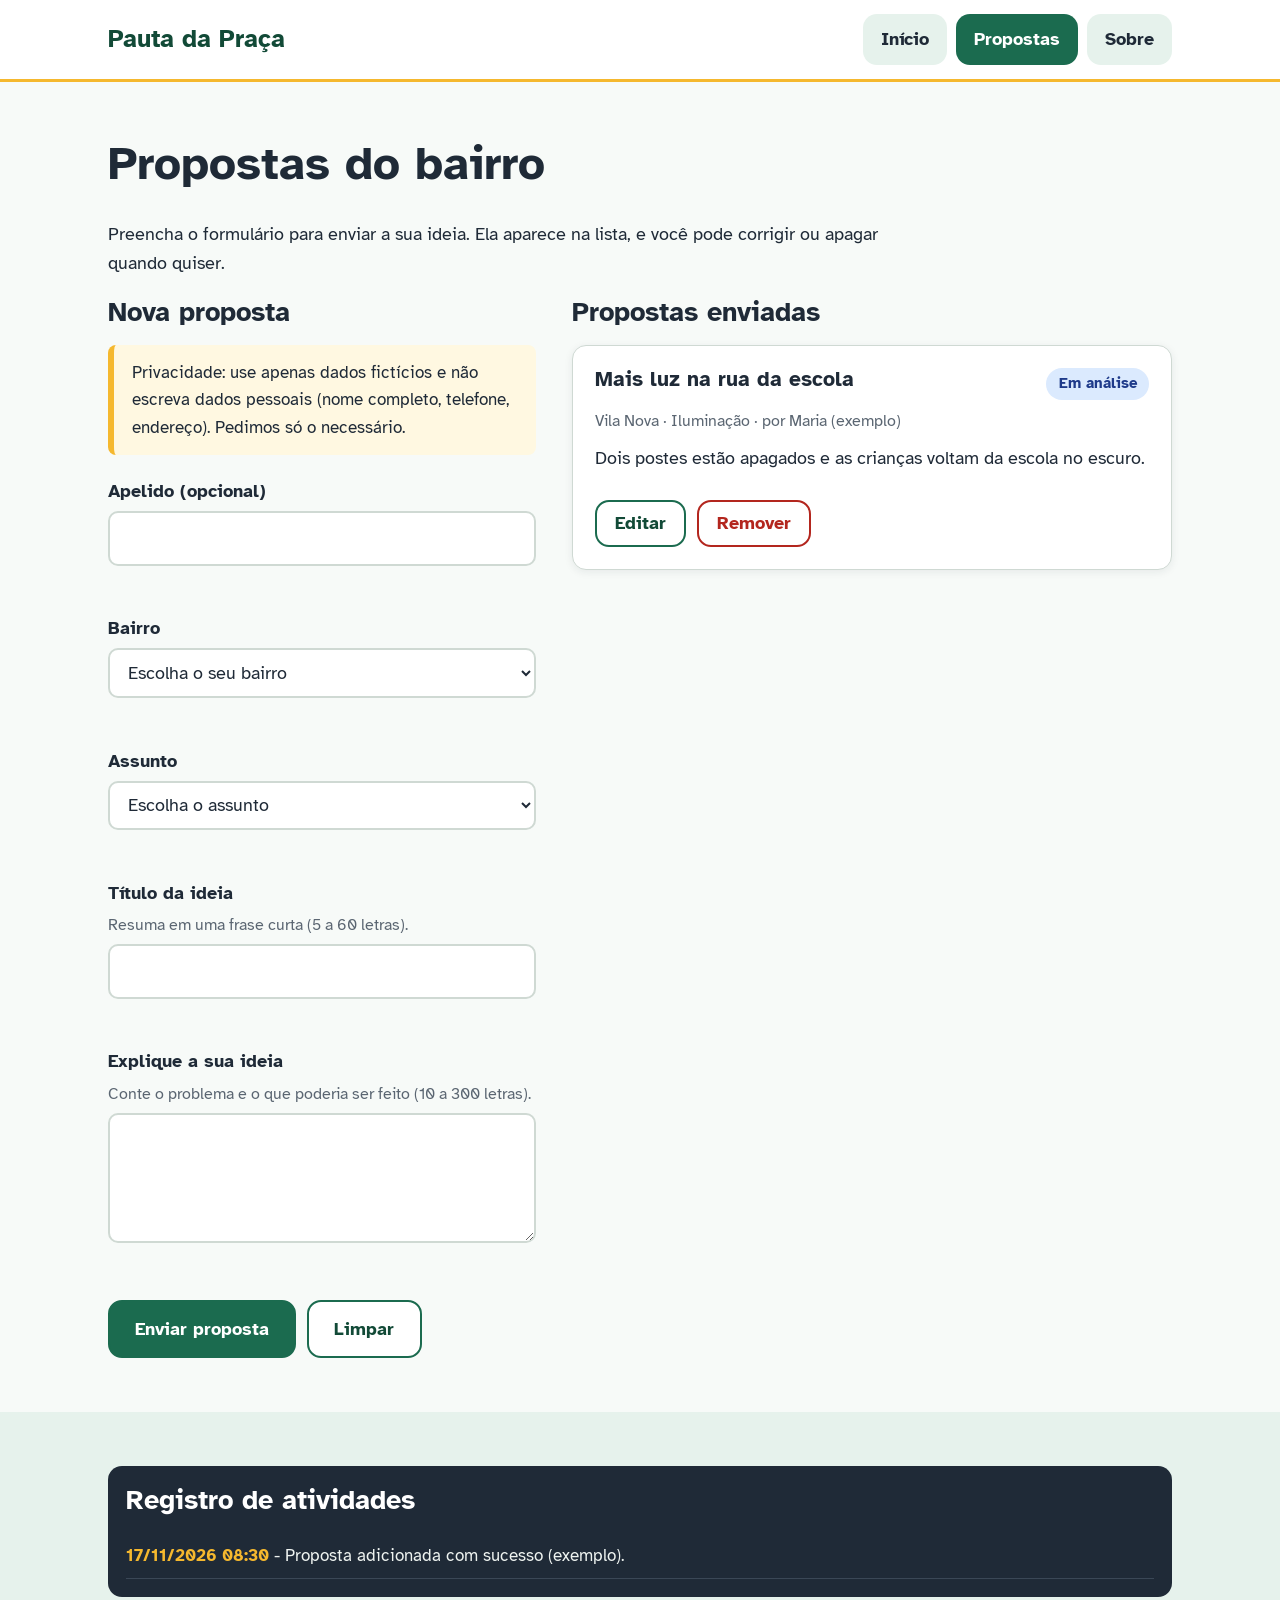
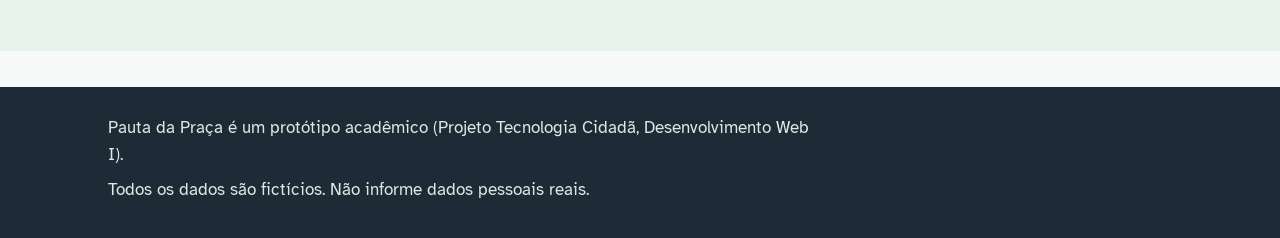
==== pages/propostas.html @ 6e9cc6f3 "add: adicionando e atualizando áginas" ====
<!DOCTYPE html>
<html lang="pt-BR">

<head>
    <meta charset="UTF-8">
    <meta name="viewport" content="width=device-width, initial-scale=1">
    <title>Propostas | Pauta da Praça</title>
    <meta name="description" content="Proponha ideias para o seu bairro e acompanhe o que acontece com elas.">
    <link rel="preconnect" href="https://fonts.googleapis.com">
    <link rel="preconnect" href="https://fonts.gstatic.com" crossorigin>
    <link href="https://fonts.googleapis.com/css2?family=Atkinson+Hyperlegible:wght@400;700&display=swap"
        rel="stylesheet">
    <link rel="stylesheet" href="../css/global.css">
</head>

<body>
    <a class="pular" href="#conteudo">Pular para o conteúdo</a>

    <header class="cabecalho">
        <div class="container">
            <a class="marca" href="../index.html">Pauta da Praça</a>
            <nav class="menu" aria-label="Menu principal">
                <a href="../index.html">Início</a>
                <a href="propostas.html" aria-current="page">Propostas</a>
                <a href="sobre.html">Sobre</a>
            </nav>
        </div>
    </header>

    <main id="conteudo">
        <section class="secao" aria-labelledby="titulo-propostas">
            <div class="container">
                <h1 id="titulo-propostas">Propostas do bairro</h1>
                <p>Preencha o formulário para enviar a sua ideia. Ela aparece na lista, e você pode corrigir ou apagar
                    quando quiser.</p>

                <div class="duas-colunas">
                    <!-- Formulário -->
                    <section aria-labelledby="titulo-form">
                        <h2 id="titulo-form">Nova proposta</h2>
                        <div id="mensagem-geral" class="mensagem" role="status" aria-live="polite" hidden></div>

                        <form id="form-proposta" novalidate>
                            <p class="aviso">Privacidade: use apenas dados fictícios e não escreva dados pessoais (nome
                                completo, telefone, endereço). Pedimos só o necessário.</p>

                            <div class="campo">
                                <label for="apelido">Apelido (opcional)</label>
                                <input type="text" id="apelido" name="apelido" maxlength="20" autocomplete="off">
                                <p class="erro" id="erro-apelido" role="alert"></p>
                            </div>

                            <div class="campo">
                                <label for="bairro">Bairro</label>
                                <select id="bairro" name="bairro" required>
                                    <option value="">Escolha o seu bairro</option>
                                    <option>Centro</option>
                                    <option>Jardim das Flores</option>
                                    <option>Vila Nova</option>
                                    <option>Parque Industrial</option>
                                </select>
                                <p class="erro" id="erro-bairro" role="alert"></p>
                            </div>

                            <div class="campo">
                                <label for="categoria">Assunto</label>
                                <select id="categoria" name="categoria" required>
                                    <option value="">Escolha o assunto</option>
                                    <option>Iluminação</option>
                                    <option>Praças e áreas verdes</option>
                                    <option>Calçadas e ruas</option>
                                    <option>Transporte</option>
                                    <option>Outro</option>
                                </select>
                                <p class="erro" id="erro-categoria" role="alert"></p>
                            </div>

                            <div class="campo">
                                <label for="titulo">Título da ideia</label>
                                <span class="dica">Resuma em uma frase curta (5 a 60 letras).</span>
                                <input type="text" id="titulo" name="titulo" required minlength="5" maxlength="60">
                                <p class="erro" id="erro-titulo" role="alert"></p>
                            </div>

                            <div class="campo">
                                <label for="descricao">Explique a sua ideia</label>
                                <span class="dica">Conte o problema e o que poderia ser feito (10 a 300 letras).</span>
                                <textarea id="descricao" name="descricao" required minlength="10"
                                    maxlength="300"></textarea>
                                <p class="erro" id="erro-descricao" role="alert"></p>
                            </div>

                            <div class="acoes">
                                <button type="submit" id="btn-enviar" class="botao">Enviar proposta</button>
                                <button type="reset" class="botao botao--claro">Limpar</button>
                                <button type="button" id="btn-cancelar" class="botao botao--claro" hidden>Cancelar
                                    edição</button>
                            </div>
                        </form>
                    </section>

                    <section aria-labelledby="titulo-lista">
                        <h2 id="titulo-lista">Propostas enviadas</h2>
                        <p id="msg-vazio" class="vazio" hidden>Ainda não há propostas. Que tal enviar a primeira?</p>

                        <ul id="lista-propostas" class="grade lista-uma-coluna">
                            <li class="card proposta">
                                <div class="proposta-topo">
                                    <h3>Mais luz na rua da escola</h3>
                                    <span class="selo selo--analise">Em análise</span>
                                </div>
                                <p class="proposta-meta">Vila Nova · Iluminação · por Maria (exemplo)</p>
                                <p>Dois postes estão apagados e as crianças voltam da escola no escuro.</p>
                                <div class="acoes">
                                    <button type="button" class="botao botao--claro botao--pequeno">Editar</button>
                                    <button type="button" class="botao botao--perigo botao--pequeno">Remover</button>
                                </div>
                            </li>
                        </ul>
                    </section>
                </div>
            </div>
        </section>

        <!-- Painel de Atividades -->
        <section class="secao secao--suave" aria-labelledby="titulo-log">
            <div class="container">
                <div class="painel-log">
                    <h2 id="titulo-log">Registro de atividades</h2>
                    <ol id="log-atividades" class="log" aria-live="polite">
                        <li><time datetime="2026-11-17T08:30">17/11/2026 08:30</time> - Proposta adicionada com sucesso
                            (exemplo).</li>
                    </ol>
                </div>
            </div>
        </section>
    </main>

    <footer class="rodape">
        <div class="container">
            <p>Pauta da Praça é um protótipo acadêmico (Projeto Tecnologia Cidadã, Desenvolvimento Web I).</p>
            <p>Todos os dados são fictícios. Não informe dados pessoais reais.</p>
        </div>
    </footer>

    <script src="../js/validacao.js"></script>
    <script src="../js/atividades.js"></script>
    <script src="../js/propostas.js"></script>
</body>

</html>
---- css/global.css ----
:root {
    --tinta: #1f2a37;
    --verde: #1b6b4f;
    --verde-escuro: #124a37;
    --verde-claro: #e6f2ec;
    --sol: #f5b82e;
    --fundo: #f7faf8;
    --branco: #ffffff;
    --cinza: #5b6672;
    --borda: #cfd9d3;
    --perigo: #b3261e;
    --raio: 14px;
    --sombra: 0 2px 8px rgba(31, 42, 55, 0.08);
}

* {
    box-sizing: border-box;
}

html {
    font-size: 112.5%;
}

body {
    margin: 0;
    font-family: "Atkinson Hyperlegible", system-ui, -apple-system, "Segoe UI", sans-serif;
    line-height: 1.6;
    color: var(--tinta);
    background: var(--fundo);
}

h1,
h2,
h3 {
    line-height: 1.2;
    margin: 0 0 0.6em;
}

h1 {
    font-size: 2rem;
}

h2 {
    font-size: 1.5rem;
}

h3 {
    font-size: 1.15rem;
}

p {
    margin: 0 0 1em;
    max-width: 65ch;
}

a {
    color: var(--verde-escuro);
}

/* Foco visível para quem navega pelo teclado */
a:focus-visible,
button:focus-visible,
input:focus-visible,
select:focus-visible,
textarea:focus-visible {
    outline: 3px solid var(--sol);
    outline-offset: 2px;
}

.container {
    width: 100%;
    max-width: 1100px;
    margin: 0 auto;
    padding: 0 1rem;
}

.secao {
    padding: 2rem 0;
}

.secao--suave {
    background: var(--verde-claro);
}

/* Link "pular para o conteúdo" */
.pular {
    position: absolute;
    left: -999px;
    top: 0;
    background: var(--sol);
    color: var(--tinta);
    padding: 0.6rem 1rem;
}

.pular:focus {
    left: 0;
    z-index: 10;
}

/* Cabeçalho e menu */
.cabecalho {
    background: var(--branco);
    border-bottom: 3px solid var(--sol);
}

.cabecalho .container {
    display: flex;
    flex-direction: column;
    gap: 0.5rem;
    padding-top: 0.8rem;
    padding-bottom: 0.8rem;
}

.marca {
    font-size: 1.4rem;
    font-weight: 700;
    color: var(--verde-escuro);
    text-decoration: none;
}

.menu {
    display: flex;
    flex-wrap: wrap;
    gap: 0.5rem;
}

.menu a {
    padding: 0.6rem 1rem;
    border-radius: var(--raio);
    text-decoration: none;
    font-weight: 700;
    color: var(--tinta);
    background: var(--verde-claro);
    min-height: 44px;
}

.menu a:hover {
    background: var(--sol);
}

.menu a[aria-current="page"] {
    background: var(--verde);
    color: var(--branco);
}

/* Botões */
.botao {
    display: inline-block;
    min-height: 48px;
    padding: 0.7rem 1.4rem;
    font: inherit;
    font-weight: 700;
    text-decoration: none;
    text-align: center;
    border: 2px solid var(--verde);
    border-radius: var(--raio);
    background: var(--verde);
    color: var(--branco);
    cursor: pointer;
}

.botao:hover {
    background: var(--verde-escuro);
}

.botao--claro {
    background: var(--branco);
    color: var(--verde-escuro);
}

.botao--claro:hover {
    background: var(--verde-claro);
}

.botao--perigo {
    background: var(--branco);
    color: var(--perigo);
    border-color: var(--perigo);
}

.botao--perigo:hover {
    background: #fdeceb;
}

.botao--pequeno {
    min-height: 40px;
    padding: 0.4rem 1rem;
}

/* Banner principal (hero) */
.hero {
    background: var(--verde);
    color: var(--branco);
    padding: 2.5rem 0;
}

.hero h1 {
    font-size: 2.2rem;
}

.hero p {
    font-size: 1.15rem;
}

.hero .botao {
    background: var(--sol);
    border-color: var(--sol);
    color: var(--tinta);
}

.hero .botao:hover {
    background: #ffd366;
}

/* Grades de cards */
.grade {
    display: grid;
    grid-template-columns: 1fr;
    gap: 1rem;
    padding: 0;
    margin: 0;
    list-style: none;
}

.card {
    background: var(--branco);
    border: 1px solid var(--borda);
    border-radius: var(--raio);
    padding: 1.2rem;
    box-shadow: var(--sombra);
}

.card h3 {
    margin-bottom: 0.4em;
}

.card p:last-child {
    margin-bottom: 0;
}

/* Formulário */
.campo {
    margin-bottom: 1.2rem;
}

.campo label {
    display: block;
    font-weight: 700;
    margin-bottom: 0.3rem;
}

.dica {
    display: block;
    font-size: 0.9rem;
    color: var(--cinza);
    margin-bottom: 0.3rem;
}

input,
select,
textarea {
    width: 100%;
    min-height: 48px;
    padding: 0.6rem 0.8rem;
    font: inherit;
    color: var(--tinta);
    background: var(--branco);
    border: 2px solid var(--borda);
    border-radius: 10px;
}

textarea {
    min-height: 130px;
    resize: vertical;
}

input:focus,
select:focus,
textarea:focus {
    border-color: var(--verde);
}

input.invalido,
select.invalido,
textarea.invalido {
    border-color: var(--perigo);
}

/* Mensagem de erro de cada campo */
.erro {
    color: var(--perigo);
    font-weight: 700;
    margin: 0.3rem 0 0;
    min-height: 1.2em;
}

.aviso {
    background: #fff8e1;
    border-left: 6px solid var(--sol);
    padding: 0.8rem 1rem;
    border-radius: 8px;
    font-size: 0.95rem;
    margin-bottom: 1.2rem;
}

.acoes {
    display: flex;
    flex-wrap: wrap;
    gap: 0.6rem;
}

/* Mensagem geral acima do formulário */
.mensagem {
    padding: 0.8rem 1rem;
    border-radius: 8px;
    margin-bottom: 1rem;
    font-weight: 700;
}

.mensagem--ok {
    background: var(--verde-claro);
    color: var(--verde-escuro);
}

.mensagem--erro {
    background: #fdeceb;
    color: var(--perigo);
}

/* Lista de propostas */
.lista-uma-coluna {
    grid-template-columns: 1fr;
}

.proposta {
    display: flex;
    flex-direction: column;
    gap: 0.5rem;
}

.proposta-topo {
    display: flex;
    flex-wrap: wrap;
    gap: 0.5rem;
    align-items: center;
    justify-content: space-between;
}

.proposta-meta {
    font-size: 0.9rem;
    color: var(--cinza);
    margin: 0;
}

/* Selos de status (texto + cor) */
.selo {
    padding: 0.2rem 0.7rem;
    border-radius: 999px;
    font-size: 0.85rem;
    font-weight: 700;
}

.selo--recebida {
    background: #fff3cd;
    color: #6b4e00;
}

.selo--analise {
    background: #dbeafe;
    color: #1e3a8a;
}

.selo--atendida {
    background: #d1fae5;
    color: #065f46;
}

.vazio {
    text-align: center;
    padding: 1.5rem;
    border: 2px dashed var(--borda);
    border-radius: var(--raio);
}

/* Painel de atividades */
.painel-log {
    background: var(--tinta);
    color: #eef3f0;
    border-radius: var(--raio);
    padding: 1rem;
}

.painel-log h2 {
    color: var(--branco);
}

.log {
    list-style: none;
    margin: 0;
    padding: 0;
    max-height: 260px;
    overflow-y: auto;
}

.log li {
    padding: 0.5rem 0;
    border-bottom: 1px solid #3a4756;
    font-size: 0.95rem;
}

.log time {
    color: var(--sol);
    font-weight: 700;
}

/* Rodapé */
.rodape {
    background: var(--tinta);
    color: #dfe7e2;
    padding: 1.5rem 0;
    margin-top: 2rem;
    font-size: 0.95rem;
}

.rodape a {
    color: var(--sol);
}

.rodape p {
    margin: 0 0 0.4rem;
}

/* Responsividade
 Tablet (a partir de 768px) */
@media (min-width: 768px) {
    h1 {
        font-size: 2.6rem;
    }

    .hero h1 {
        font-size: 3rem;
    }

    .cabecalho .container {
        flex-direction: row;
        align-items: center;
        justify-content: space-between;
    }

    .grade {
        grid-template-columns: repeat(2, 1fr);
    }

    .lista-uma-coluna {
        grid-template-columns: 1fr;
    }

    .secao {
        padding: 3rem 0;
    }
}

/* Desktop (a partir de 1100px) */
@media (min-width: 1100px) {
    .grade--3 {
        grid-template-columns: repeat(3, 1fr);
    }

    /* Página de propostas: formulário ao lado da lista */
    .duas-colunas {
        display: grid;
        grid-template-columns: 5fr 7fr;
        gap: 2rem;
        align-items: start;
    }
}

@media (prefers-reduced-motion: reduce) {
    * {
        transition: none !important;
        animation: none !important;
        scroll-behavior: auto !important;
    }
}

[hidden] {
    display: none !important;
}

/* garante que "hidden" funcione em botões e caixas */
.log-acao {
    font-weight: 700;
}

.log-vazio {
    color: #b9c4bd;
}
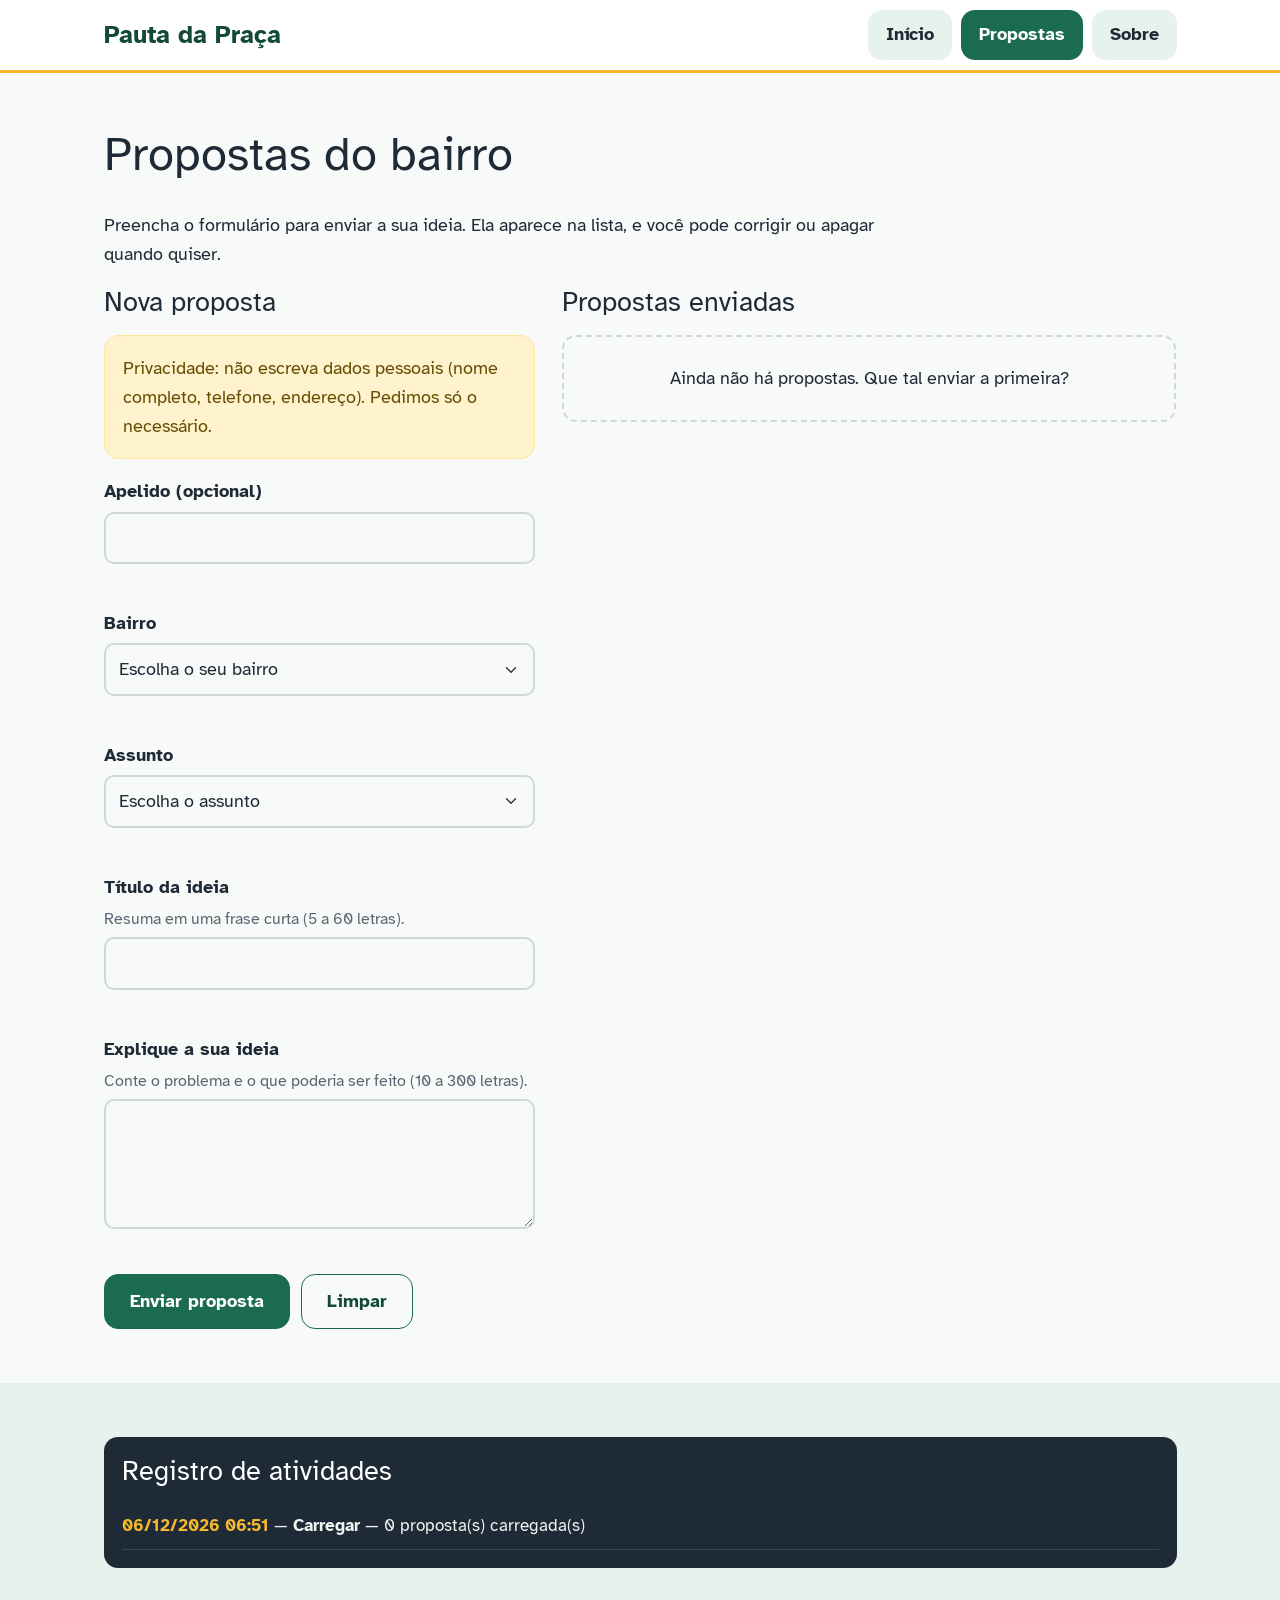
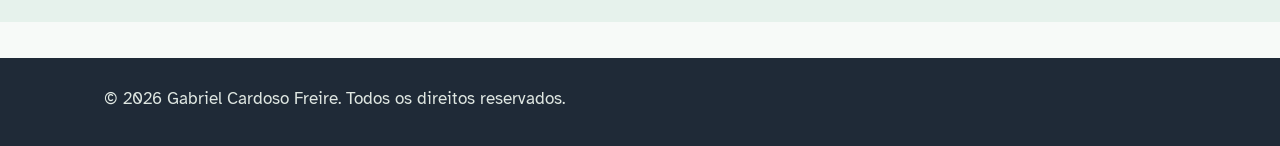
==== commit 8b38f268: "add: adicionando bootstrap às páginas" ====
--- a/pages/propostas.html
+++ b/pages/propostas.html
@@ -6,25 +6,47 @@
     <meta name="viewport" content="width=device-width, initial-scale=1">
     <title>Propostas | Pauta da Praça</title>
     <meta name="description" content="Proponha ideias para o seu bairro e acompanhe o que acontece com elas.">
+
     <link rel="preconnect" href="https://fonts.googleapis.com">
     <link rel="preconnect" href="https://fonts.gstatic.com" crossorigin>
     <link href="https://fonts.googleapis.com/css2?family=Atkinson+Hyperlegible:wght@400;700&display=swap"
         rel="stylesheet">
+
+    <link href="https://cdn.jsdelivr.net/npm/bootstrap@5.3.3/dist/css/bootstrap.min.css" rel="stylesheet">
     <link rel="stylesheet" href="../css/global.css">
 </head>
 
 <body>
     <a class="pular" href="#conteudo">Pular para o conteúdo</a>
 
+    <!-- Bootstrap: navbar responsiva, menu hambúger celular -->
     <header class="cabecalho">
-        <div class="container">
-            <a class="marca" href="../index.html">Pauta da Praça</a>
-            <nav class="menu" aria-label="Menu principal">
-                <a href="../index.html">Início</a>
-                <a href="propostas.html" aria-current="page">Propostas</a>
-                <a href="sobre.html">Sobre</a>
-            </nav>
-        </div>
+        <nav class="navbar navbar-expand-md" aria-label="Menu principal">
+            <div class="container">
+                <a class="navbar-brand marca" href="../index.html">Pauta da Praça</a>
+
+                <button class="navbar-toggler" type="button" data-bs-toggle="collapse" data-bs-target="#menu-principal"
+                    aria-controls="menu-principal" aria-expanded="false" aria-label="Abrir ou fechar o menu">
+                    <span class="navbar-toggler-icon"></span>
+                </button>
+
+                <div class="collapse navbar-collapse" id="menu-principal">
+                    <ul class="navbar-nav ms-auto">
+                        <li class="nav-item">
+                            <a class="nav-link" href="../index.html">Início</a>
+                        </li>
+
+                        <li class="nav-item">
+                            <a class="nav-link active" aria-current="page" href="propostas.html">Propostas</a>
+                        </li>
+
+                        <li class="nav-item">
+                            <a class="nav-link" href="sobre.html">Sobre</a>
+                        </li>
+                    </ul>
+                </div>
+            </div>
+        </nav>
     </header>
 
     <main id="conteudo">
@@ -34,25 +56,29 @@
                 <p>Preencha o formulário para enviar a sua ideia. Ela aparece na lista, e você pode corrigir ou apagar
                     quando quiser.</p>
 
-                <div class="duas-colunas">
+                <!-- Bootstrap: grid em duas colunas (formulário | lista) -->
+                <div class="row g-4">
                     <!-- Formulário -->
-                    <section aria-labelledby="titulo-form">
+                    <section class="col-lg-5" aria-labelledby="titulo-form">
                         <h2 id="titulo-form">Nova proposta</h2>
-                        <div id="mensagem-geral" class="mensagem" role="status" aria-live="polite" hidden></div>
+                        <div id="mensagem-geral" class="alert" role="status" aria-live="polite" hidden></div>
 
                         <form id="form-proposta" novalidate>
-                            <p class="aviso">Privacidade: use apenas dados fictícios e não escreva dados pessoais (nome
-                                completo, telefone, endereço). Pedimos só o necessário.</p>
+                            <div class="alert alert-warning" role="note">Privacidade: não escreva dados pessoais (nome
+                                completo, telefone, endereço). Pedimos só o necessário.
+                            </div>
 
-                            <div class="campo">
-                                <label for="apelido">Apelido (opcional)</label>
-                                <input type="text" id="apelido" name="apelido" maxlength="20" autocomplete="off">
+                            <div class="mb-3">
+                                <label class="form-label" for="apelido">Apelido (opcional)</label>
+                                <input type="text" class="form-control" id="apelido" name="apelido" maxlength="20"
+                                    autocomplete="off" aria-describedby="erro-apelido">
                                 <p class="erro" id="erro-apelido" role="alert"></p>
                             </div>
 
-                            <div class="campo">
-                                <label for="bairro">Bairro</label>
-                                <select id="bairro" name="bairro" required>
+                            <div class="mb-3">
+                                <label class="form-label" for="bairro">Bairro</label>
+                                <select class="form-select" id="bairro" name="bairro" required
+                                    aria-describedby="erro-bairro">
                                     <option value="">Escolha o seu bairro</option>
                                     <option>Centro</option>
                                     <option>Jardim das Flores</option>
@@ -62,9 +88,10 @@
                                 <p class="erro" id="erro-bairro" role="alert"></p>
                             </div>
 
-                            <div class="campo">
-                                <label for="categoria">Assunto</label>
-                                <select id="categoria" name="categoria" required>
+                            <div class="mb-3">
+                                <label class="form-label" for="categoria">Assunto</label>
+                                <select class="form-select" id="categoria" name="categoria" required
+                                    aria-describedby="erro-categoria">
                                     <option value="">Escolha o assunto</option>
                                     <option>Iluminação</option>
                                     <option>Praças e áreas verdes</option>
@@ -75,45 +102,55 @@
                                 <p class="erro" id="erro-categoria" role="alert"></p>
                             </div>
 
-                            <div class="campo">
-                                <label for="titulo">Título da ideia</label>
-                                <span class="dica">Resuma em uma frase curta (5 a 60 letras).</span>
-                                <input type="text" id="titulo" name="titulo" required minlength="5" maxlength="60">
+                            <div class="mb-3">
+                                <label class="form-label" for="titulo">Título da ideia</label>
+                                <div class="form-text mt-0 mb-1" id="dica-titulo">Resuma em uma frase curta (5 a 60
+                                    letras).</div>
+                                <input type="text" class="form-control" id="titulo" name="titulo" required minlength="5"
+                                    maxlength="60" aria-describedby="dica-titulo erro-titulo">
                                 <p class="erro" id="erro-titulo" role="alert"></p>
                             </div>
 
-                            <div class="campo">
-                                <label for="descricao">Explique a sua ideia</label>
-                                <span class="dica">Conte o problema e o que poderia ser feito (10 a 300 letras).</span>
-                                <textarea id="descricao" name="descricao" required minlength="10"
-                                    maxlength="300"></textarea>
+                            <div class="mb-3">
+                                <label class="form-label" for="descricao">Explique a sua ideia</label>
+                                <div class="form-text mt-0 mb-1" id="dica-descricao">Conte o problema e o que poderia
+                                    ser feito (10 a 300 letras).</div>
+                                <textarea class="form-control" id="descricao" name="descricao" required minlength="10"
+                                    maxlength="300" aria-describedby="dica-descricao erro-descricao"></textarea>
                                 <p class="erro" id="erro-descricao" role="alert"></p>
                             </div>
 
                             <div class="acoes">
-                                <button type="submit" id="btn-enviar" class="botao">Enviar proposta</button>
-                                <button type="reset" class="botao botao--claro">Limpar</button>
-                                <button type="button" id="btn-cancelar" class="botao botao--claro" hidden>Cancelar
+                                <button type="submit" id="btn-enviar" class="btn btn-primary">Enviar proposta</button>
+                                <button type="reset" class="btn btn-outline-primary">Limpar</button>
+                                <button type="button" id="btn-cancelar" class="btn btn-outline-primary" hidden>Cancelar
                                     edição</button>
                             </div>
                         </form>
                     </section>
 
-                    <section aria-labelledby="titulo-lista">
+                    <!-- Lista de propostas (o JavaScript preenche) -->
+                    <section class="col-lg-7" aria-labelledby="titulo-lista">
                         <h2 id="titulo-lista">Propostas enviadas</h2>
                         <p id="msg-vazio" class="vazio" hidden>Ainda não há propostas. Que tal enviar a primeira?</p>
 
-                        <ul id="lista-propostas" class="grade lista-uma-coluna">
+                        <ul id="lista-propostas" class="list-unstyled d-grid gap-3 p-0 m-0">
+                            <!-- Exemplo estático só para ver o visual; o JS substitui -->
                             <li class="card proposta">
-                                <div class="proposta-topo">
-                                    <h3>Mais luz na rua da escola</h3>
-                                    <span class="selo selo--analise">Em análise</span>
-                                </div>
-                                <p class="proposta-meta">Vila Nova · Iluminação · por Maria (exemplo)</p>
-                                <p>Dois postes estão apagados e as crianças voltam da escola no escuro.</p>
-                                <div class="acoes">
-                                    <button type="button" class="botao botao--claro botao--pequeno">Editar</button>
-                                    <button type="button" class="botao botao--perigo botao--pequeno">Remover</button>
+                                <div class="card-body d-flex flex-column gap-2">
+                                    <div class="proposta-topo">
+                                        <h3 class="card-title mb-0">Mais luz na rua da escola</h3>
+                                        <span class="badge rounded-pill selo selo--analise">Em análise</span>
+                                    </div>
+
+                                    <p class="proposta-meta">Vila Nova · Iluminação · por Maria (exemplo)</p>
+                                    <p class="mb-0">Dois postes estão apagados e as crianças voltam da escola no escuro.
+                                    </p>
+
+                                    <div class="acoes">
+                                        <button type="button" class="btn btn-sm btn-outline-primary">Editar</button>
+                                        <button type="button" class="btn btn-sm btn-outline-danger">Remover</button>
+                                    </div>
                                 </div>
                             </li>
                         </ul>
@@ -122,7 +159,7 @@
             </div>
         </section>
 
-        <!-- Painel de Atividades -->
+        <!-- Painel de atividades -->
         <section class="secao secao--suave" aria-labelledby="titulo-log">
             <div class="container">
                 <div class="painel-log">
@@ -138,14 +175,14 @@
 
     <footer class="rodape">
         <div class="container">
-            <p>Pauta da Praça é um protótipo acadêmico (Projeto Tecnologia Cidadã, Desenvolvimento Web I).</p>
-            <p>Todos os dados são fictícios. Não informe dados pessoais reais.</p>
+            <p>&copy; 2026 Gabriel Cardoso Freire. Todos os direitos reservados.</p>
         </div>
     </footer>
 
-    <script src="../js/validacao.js"></script>
-    <script src="../js/atividades.js"></script>
-    <script src="../js/propostas.js"></script>
+    <script src="https://cdn.jsdelivr.net/npm/bootstrap@5.3.3/dist/js/bootstrap.bundle.min.js"></script>
+    <script src="../script/validacao.js"></script>
+    <script src="../script/atividades.js"></script>
+    <script src="../script/propostas.js"></script>
 </body>
 
 </html>
